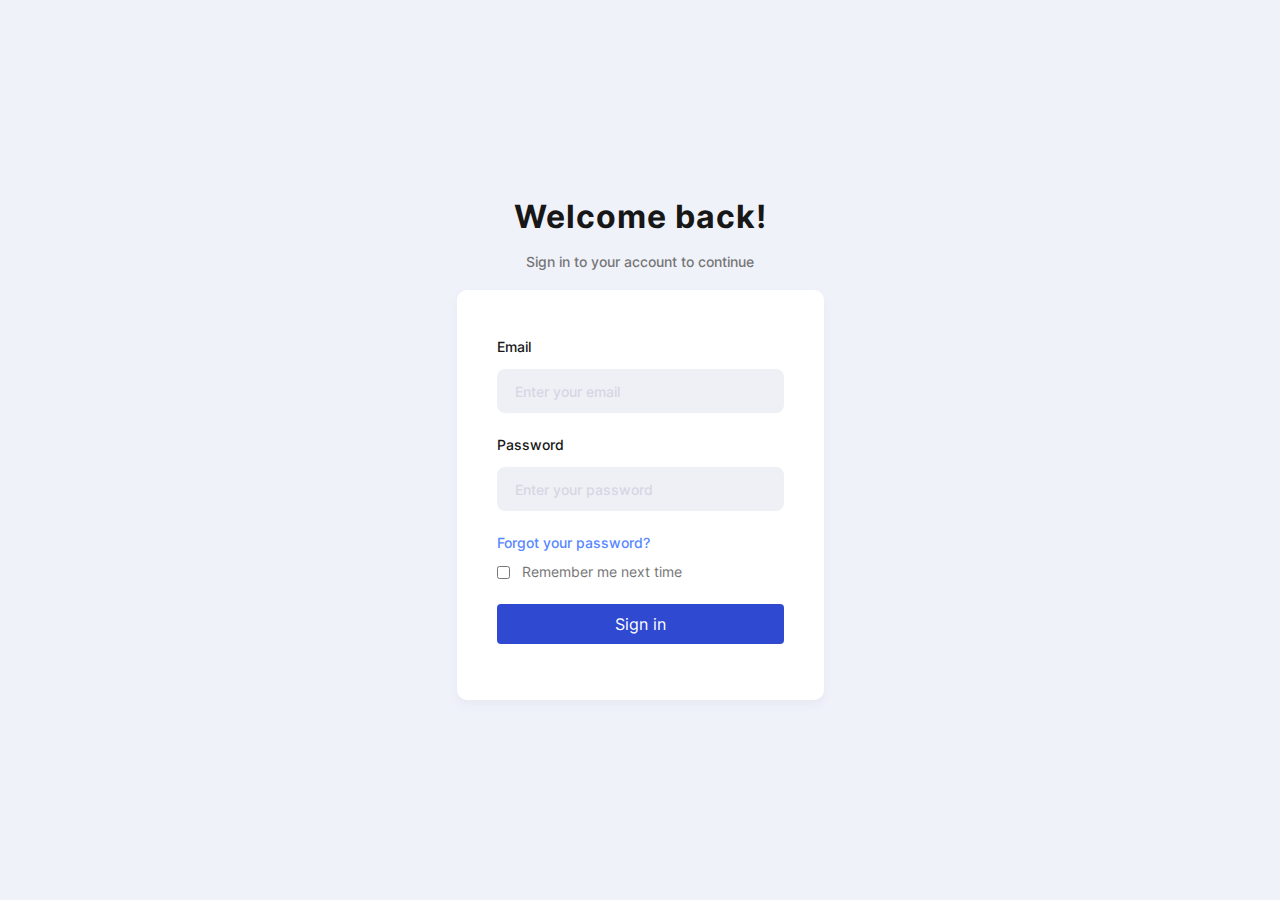
==== templates/signin.html @ 2b7d205b "add template" ====
<!DOCTYPE html><html lang="en"><head>  <meta charset="UTF-8">  <meta http-equiv="X-UA-Compatible" content="IE=edge">  <meta name="viewport" content="width=device-width, initial-scale=1.0">  <title>Elegant Dashboard | Sign In</title>  <!-- Favicon -->  <link rel="shortcut icon" href="./img/svg/logo.svg" type="image/x-icon">  <!-- Custom styles -->  <link rel="stylesheet" href="./css/style.min.css"></head><body>  <div class="layer"></div><main class="page-center">  <article class="sign-up">    <h1 class="sign-up__title">Welcome back!</h1>    <p class="sign-up__subtitle">Sign in to your account to continue</p>    <form class="sign-up-form form" action="" method="">      <label class="form-label-wrapper">        <p class="form-label">Email</p>        <input class="form-input" type="email" placeholder="Enter your email" required>      </label>      <label class="form-label-wrapper">        <p class="form-label">Password</p>        <input class="form-input" type="password" placeholder="Enter your password" required>      </label>      <a class="link-info forget-link" href="##">Forgot your password?</a>      <label class="form-checkbox-wrapper">        <input class="form-checkbox" type="checkbox" required>        <span class="form-checkbox-label">Remember me next time</span>      </label>      <button class="form-btn primary-default-btn transparent-btn">Sign in</button>    </form>  </article></main><!-- Chart library --><script src="./plugins/chart.min.js"></script><!-- Icons library --><script src="plugins/feather.min.js"></script><!-- Custom scripts --><script src="js/script.js"></script></body></html>
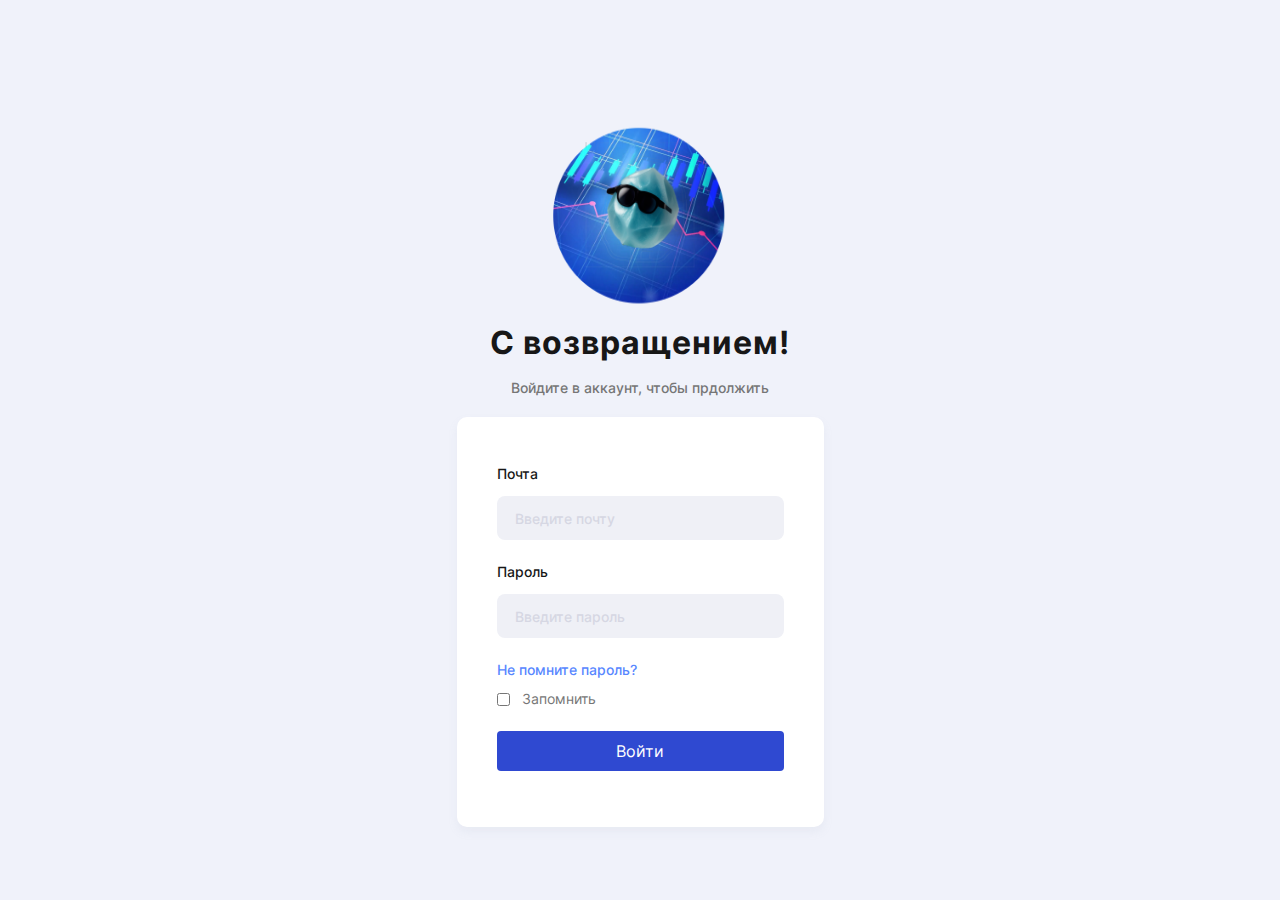
==== commit 3255a101: "Изменил Фронт" ====
--- a/templates/signin.html
+++ b/templates/signin.html
@@ -1,47 +1,51 @@
-<!DOCTYPE html>-<html lang="en">--<head>-  <meta charset="UTF-8">-  <meta http-equiv="X-UA-Compatible" content="IE=edge">-  <meta name="viewport" content="width=device-width, initial-scale=1.0">-  <title>Elegant Dashboard | Sign In</title>-  <!-- Favicon -->-  <link rel="shortcut icon" href="./img/svg/logo.svg" type="image/x-icon">-  <!-- Custom styles -->-  <link rel="stylesheet" href="./css/style.min.css">-</head>--<body>-  <div class="layer"></div>-<main class="page-center">-  <article class="sign-up">-    <h1 class="sign-up__title">Welcome back!</h1>-    <p class="sign-up__subtitle">Sign in to your account to continue</p>-    <form class="sign-up-form form" action="" method="">-      <label class="form-label-wrapper">-        <p class="form-label">Email</p>-        <input class="form-input" type="email" placeholder="Enter your email" required>-      </label>-      <label class="form-label-wrapper">-        <p class="form-label">Password</p>-        <input class="form-input" type="password" placeholder="Enter your password" required>-      </label>-      <a class="link-info forget-link" href="##">Forgot your password?</a>-      <label class="form-checkbox-wrapper">-        <input class="form-checkbox" type="checkbox" required>-        <span class="form-checkbox-label">Remember me next time</span>-      </label>-      <button class="form-btn primary-default-btn transparent-btn">Sign in</button>-    </form>-  </article>-</main>-<!-- Chart library -->-<script src="./plugins/chart.min.js"></script>-<!-- Icons library -->-<script src="plugins/feather.min.js"></script>-<!-- Custom scripts -->-<script src="js/script.js"></script>-</body>-+<!DOCTYPE html>
+<html lang="ru">
+
+<head>
+  <meta charset="UTF-8">
+  <meta http-equiv="X-UA-Compatible" content="IE=edge">
+  <meta name="viewport" content="width=device-width, initial-scale=1.0">
+  <title>AceChange | Вход</title>
+  <!-- Favicon -->
+  <link rel="shortcut icon" href="./img/svg/Logo.svg" type="image/x-icon">
+  <!-- Custom styles -->
+  <link rel="stylesheet" href="./css/style.min.css">
+  <link rel="stylesheet" href="./css/style.css">
+</head>
+
+<body>
+  <div class="layer"></div>
+<main class="page-center">
+  <div class="logo-sign">
+    <img src="./img/svg/Logo.svg" alt="Не работает :(">
+  </div>
+  <article class="sign-up">
+    <h1 class="sign-up__title">С возвращением!</h1>
+    <p class="sign-up__subtitle">Войдите в аккаунт, чтобы прдолжить</p>
+    <form class="sign-up-form form" action="" method="">
+      <label class="form-label-wrapper">
+        <p class="form-label">Почта</p>
+        <input class="form-input" type="email" placeholder="Введите почту" required>
+      </label>
+      <label class="form-label-wrapper">
+        <p class="form-label">Пароль</p>
+        <input class="form-input" type="password" placeholder="Введите пароль" required>
+      </label>
+      <a class="link-info forget-link" href="##">Не помните пароль?</a>
+      <label class="form-checkbox-wrapper">
+        <input class="form-checkbox" type="checkbox">
+        <span class="form-checkbox-label">Запомнить</span>
+      </label>
+      <button class="form-btn primary-default-btn transparent-btn">Войти</button>
+    </form>
+  </article>
+</main>
+<!-- Chart library -->
+<script src="./plugins/chart.min.js"></script>
+<!-- Icons library -->
+<script src="plugins/feather.min.js"></script>
+<!-- Custom scripts -->
+<script src="js/script.js"></script>
+</body>
+
 </html>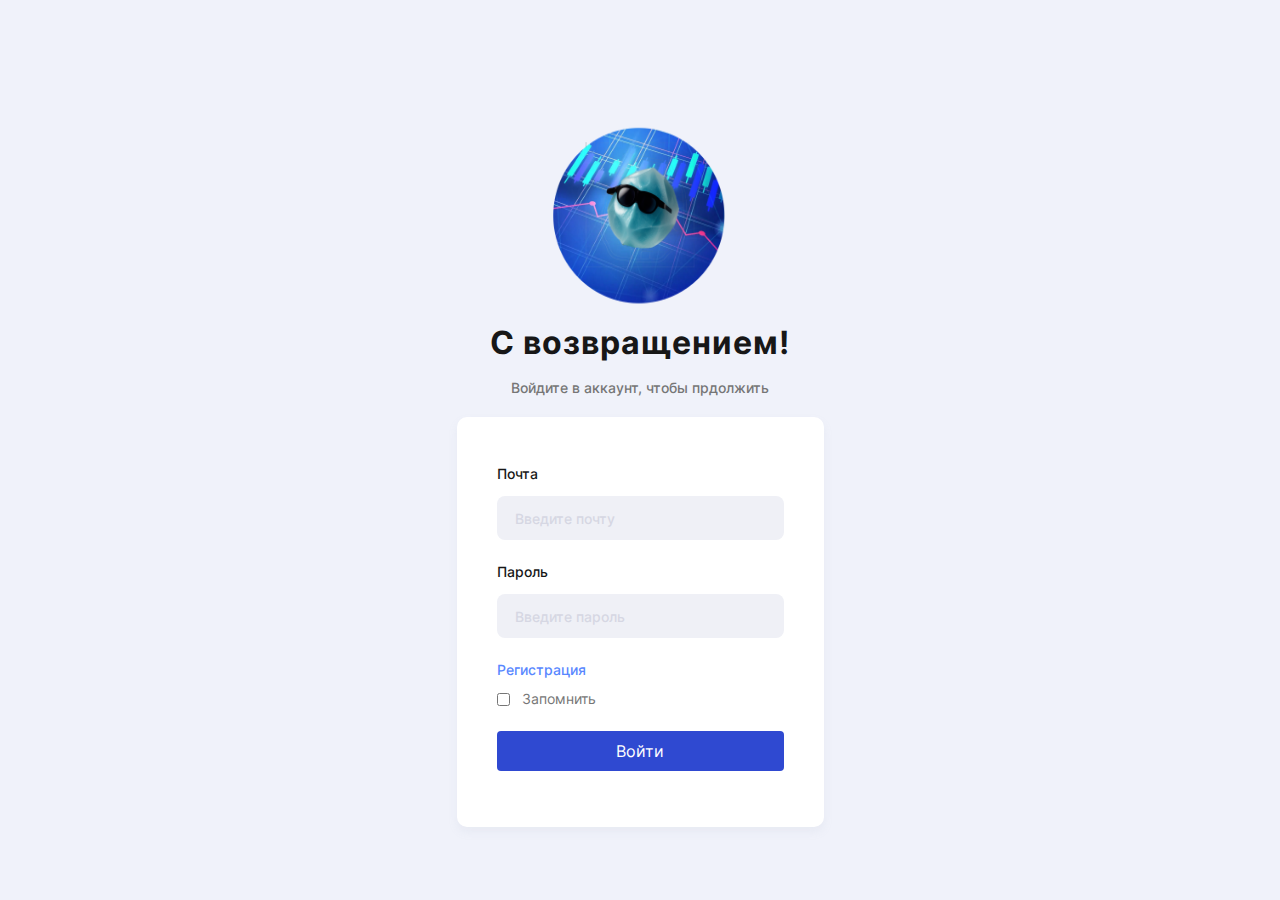
==== commit 40bfa55d: "Добавил авторизацию + Небольшие изменения" ====
--- a/templates/signin.html
+++ b/templates/signin.html
@@ -31,7 +31,7 @@
         <p class="form-label">Пароль</p>
         <input class="form-input" type="password" placeholder="Введите пароль" required>
       </label>
-      <a class="link-info forget-link" href="##">Не помните пароль?</a>
+      <a class="link-info forget-link" href="signup.html">Регистрация</a>
       <label class="form-checkbox-wrapper">
         <input class="form-checkbox" type="checkbox">
         <span class="form-checkbox-label">Запомнить</span>
